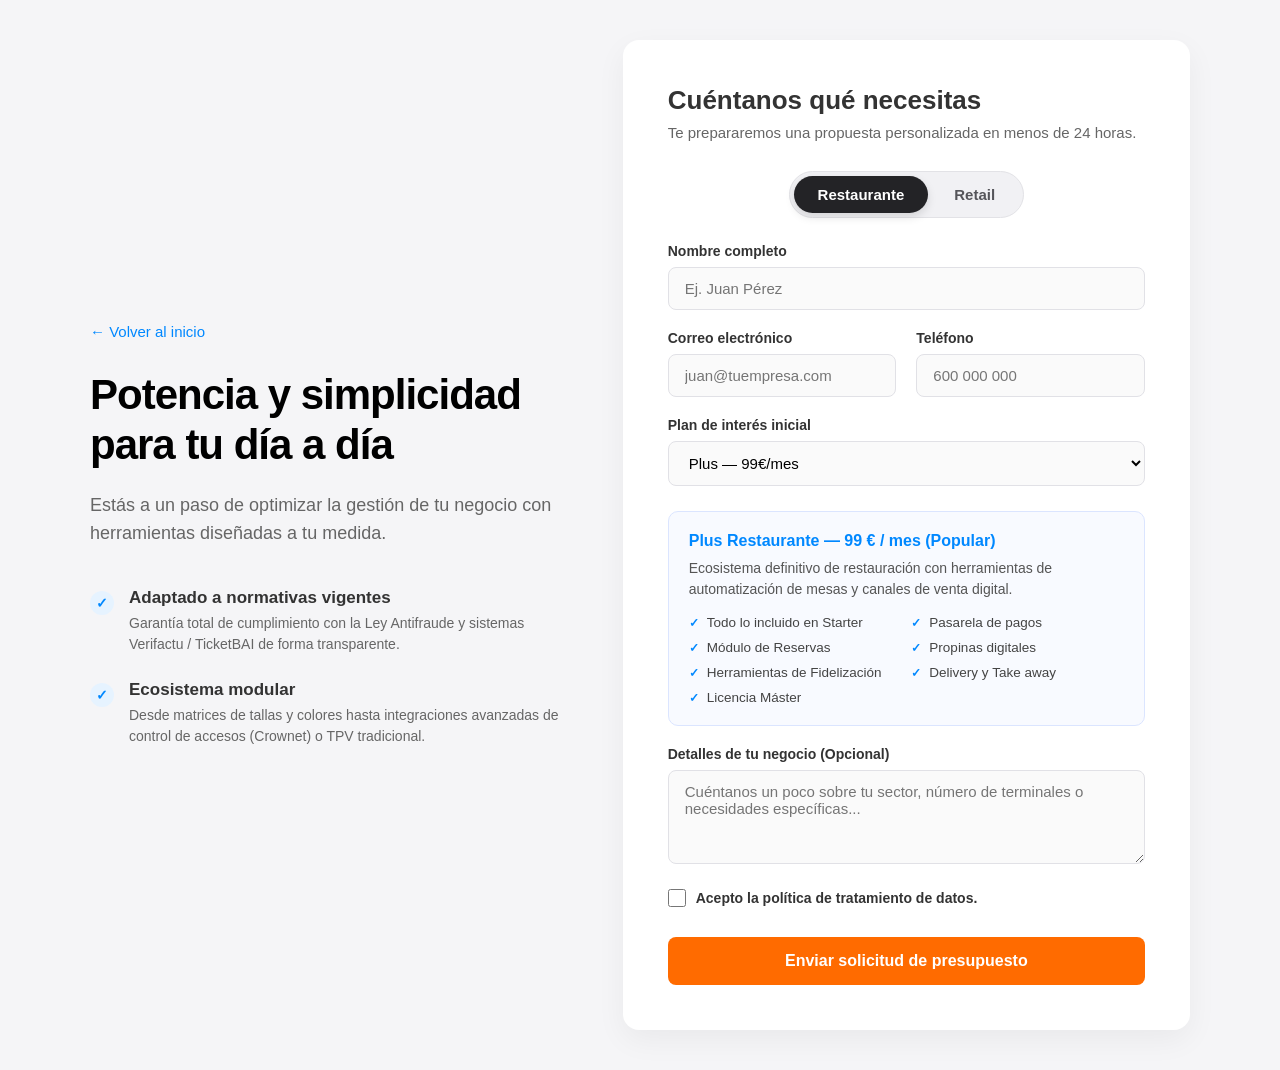
==== Presupuesto.html @ 999eb77f "Web MRM Solutions/Verifactutpv" ====
<!DOCTYPE html>
<html lang="es">
<head>
    <meta charset="UTF-8">
    <meta name="viewport" content="width=device-width, initial-scale=1.0">
    <title>Solicitar Presupuesto - TPV Inteligente</title>
    <link rel="stylesheet" href="../CSS/restaurante.css">
    <link rel="stylesheet" href="../CSS/presupuesto.css">
</head>
<body>

    <main class="budget-page">
        <div class="budget-container">
            
            <div class="budget-info">
                <a href="../HTML/Inicio.html" class="back-link">← Volver al inicio</a>
                <h1>Potencia y simplicidad para tu día a día</h1>
                <p class="budget-lead">Estás a un paso de optimizar la gestión de tu negocio con herramientas diseñadas a tu medida.</p>
                
                <div class="features-list">
                    <div class="feature-item">
                        <div class="feature-icon">✓</div>
                        <div class="feature-text">
                            <h3>Adaptado a normativas vigentes</h3>
                            <p>Garantía total de cumplimiento con la Ley Antifraude y sistemas Verifactu / TicketBAI de forma transparente.</p>
                        </div>
                    </div>
                    <div class="feature-item">
                        <div class="feature-icon">✓</div>
                        <div class="feature-text">
                            <h3>Ecosistema modular</h3>
                            <p>Desde matrices de tallas y colores hasta integraciones avanzadas de control de accesos (Crownet) o TPV tradicional.</p>
                        </div>
                    </div>
                </div>
            </div>

            <div class="budget-card">
                <h2>Cuéntanos qué necesitas</h2>
                <p class="card-subtitle">Te prepararemos una propuesta personalizada en menos de 24 horas.</p>
                
                <div class="sector-toggle-container">
                    <div class="sector-toggle">
                        <button type="button" id="btn-restaurant" class="sector-btn active" onclick="cambiarSector('restaurant')">Restaurante</button>
                        <button type="button" id="btn-retail" class="sector-btn" onclick="cambiarSector('retail')">Retail</button>
                    </div>
                </div>

                <form action="https://formsubmit.co/info@mrmsolutions.es" method="POST" class="budget-form">
                    
                    <input type="hidden" name="_subject" value="Nueva solicitud de presupuesto TPV - MRM Solutions">
                    <input type="hidden" name="_captcha" value="false"> 
                    
                    <input type="hidden" id="correo-sector" name="Sector_Seleccionado" value="restaurant">
                    <input type="hidden" id="correo-titular-plan" name="Plan_Nombre" value="">
                    <input type="hidden" id="correo-detalles-plan" name="Plan_Caracteristicas" value="">
                    
                    <div class="form-group">
                        <label for="nombre">Nombre completo</label>
                        <input type="text" id="nombre" name="nombre" required placeholder="Ej. Juan Pérez">
                    </div>

                    <div class="form-group-row">
                        <div class="form-group">
                            <label for="email">Correo electrónico</label>
                            <input type="email" id="email" name="email" required placeholder="juan@tuempresa.com">
                        </div>
                        <div class="form-group">
                            <label for="telefono">Teléfono</label>
                            <input type="tel" id="telefono" name="telefono" required placeholder="600 000 000">
                        </div>
                    </div>

                    <div class="form-group">
                        <label for="plan">Plan de interés inicial</label>
                        <select id="plan" name="plan" onchange="actualizarDetallesPlan()">
                            <option value="estandar">Estandar — 59€/mes</option>
                            <option value="plus" selected>Plus — 99€/mes</option>
                            <option value="empresa">Empresa — A medida</option>
                        </select>
                    </div>

                    <div class="form-group">
                        <div id="plan-info-box" class="plan-info-box">
                            <h4 id="plan-titular">Cargando plan...</h4>
                            <p id="plan-descripcion"></p>
                            <ul id="plan-caracteristicas" class="plan-features-list">
                            </ul>
                        </div>
                    </div>

                    <div class="form-group">
                        <label for="mensaje">Detalles de tu negocio (Opcional)</label>
                        <textarea id="mensaje" name="mensaje" rows="4" placeholder="Cuéntanos un poco sobre tu sector, número de terminales o necesidades específicas..."></textarea>
                    </div>

                    <div class="form-group privacy-checkbox">
                        <label class="checkbox-label">
                            <input type="checkbox" required name="privacidad"> Acepto la política de tratamiento de datos.
                        </label>
                    </div>

                    <button type="submit" class="btn-submit">Enviar solicitud de presupuesto</button>
                </form>
            </div>
        </div>
    </main>

    <script>
        let sectorActual = 'restaurant';

        const baseDatosPlanes = {
            restaurant: {
                estandar: {
                    titular: "Estandar Restaurante — 59 € / mes",
                    descripcion: "Gestión ágil para establecimientos que buscan control completo de sala, barra y cumplimiento normativo.",
                    caracteristicas: ["Verifactu y TicketBAI", "Dashboard de control", "Fichaje digital", "Carta digital", "Autopedidos", "Soporte técnico", "Gestión de stock"]
                },
                plus: {
                    titular: "Plus Restaurante — 99 € / mes (Popular)",
                    descripcion: "Ecosistema definitivo de restauración con herramientas de automatización de mesas y canales de venta digital.",
                    caracteristicas: ["Todo lo incluido en Starter", "Pasarela de pagos", "Módulo de Reservas", "Propinas digitales", "Herramientas de Fidelización", "Delivery y Take away", "Licencia Máster"]
                },
                empresa: {
                    titular: "Empresa Restaurante — A medida",
                    descripcion: "Diseñado para franquicias, cadenas de restauración organizada y alta volumetría de comandas.",
                    caracteristicas: ["Todo lo incluido en Plus", "Experto dedicado", "Servicios especializados", "Ahorro por volumen", "Desarrollos exclusivos"]
                }
            },
            retail: {
                estandar: {
                    titular: "Estandar Retail — 59 € / mes",
                    descripcion: "Perfecto para tiendas independientes y comercios tradicionales que requieren facturación robusta y ágil.",
                    caracteristicas: ["Verifactu y TicketBAI", "Dashboard de control", "Fichaje digital de empleados", "Control de inventario básico", "Impresión de tickets lineales", "Soporte técnico permanente"]
                },
                plus: {
                    titular: "Plus Retail — 99 € / mes (Recomendado)",
                    descripcion: "Solución avanzada para sector moda, calzado y deportes con flujos optimizados de mercancía y etiquetado.",
                    caracteristicas: ["Todo lo incluido en Starter Retail", "Matriz avanzada de Tallas, Colores y Variaciones", "Automatización de etiquetas desde TPV", "Pasarela de pagos unificada", "Fidelización de clientes CRM", "Sincronización multitienda / stock"]
                },
                empresa: {
                    titular: "Empresa Retail — A medida",
                    descripcion: "Para grandes retailers, centros de distribución o integraciones de control de accesos complejos (Crownet).",
                    caracteristicas: ["Todo lo incluido en Plus Retail", "Integración avanzada Crownet (Accesos/Taquillas)", "Gestión centralizada de compras", "Consultoría técnica e implantación", "SLA garantizado y soporte VIP"]
                }
            }
        };

        function cambiarSector(sector) {
            sectorActual = sector;
            
            document.getElementById('btn-restaurant').classList.remove('active');
            document.getElementById('btn-retail').classList.remove('active');
            
            if (sector === 'restaurant') {
                document.getElementById('btn-restaurant').classList.add('active');
            } else {
                document.getElementById('btn-retail').classList.add('active');
            }

            actualizarDetallesPlan();
        }

        function actualizarDetallesPlan() {
            const selectPlan = document.getElementById('plan');
            const planSeleccionado = selectPlan.value; 
            
            const datosPlan = baseDatosPlanes[sectorActual][planSeleccionado];

            document.getElementById('plan-titular').innerText = datosPlan.titular;
            document.getElementById('plan-descripcion').innerText = datosPlan.descripcion;

            const contenedorLista = document.getElementById('plan-caracteristicas');
            contenedorLista.innerHTML = '';

            datosPlan.caracteristicas.forEach(item => {
                const li = document.createElement('li');
                li.innerHTML = `<span class="bullet-check">✓</span> ${item}`;
                contenedorLista.appendChild(li);
            });

            // Guardar dinámicamente los datos elegidos para mandarlos por email
            document.getElementById('correo-sector').value = sectorActual.toUpperCase();
            document.getElementById('correo-titular-plan').value = datosPlan.titular;
            document.getElementById('correo-detalles-plan').value = datosPlan.caracteristicas.join(' | ');
        }

        function inicializarPagina() {
            const parametrosURL = new URLSearchParams(window.location.search);
            const sectorDetectado = parametrosURL.get('sector'); 

            if (sectorDetectado === 'restaurant' || sectorDetectado === 'retail') {
                cambiarSector(sectorDetectado);
            } else {
                actualizarDetallesPlan();
            }
        }

        // 'inicializarPagina' para que detecte la URL al entrar
        window.onload = inicializarPagina;
    </script>
</body>
</html>
---- CSS/restaurante.css ----
/* =======================================================
   RESTAURANTE.CSS - HOJA DE ESTILOS DE MARCA PROPIA 
   ======================================================= */

/* VARIABLES CORPORATIVAS (PANTALLA INICIO) */
:root {
    --mrm-blue: #0088ff;
    --brand-orange: #ff6b00; 
    --brand-orange-hover: #e05e00; 
    --light-gray: #f5f5f7;
    --text-dark: #000000;
    --text-muted: #666666;
}

* {
    box-sizing: border-box;
    margin: 0;
    padding: 0;
    font-family: -apple-system, BlinkMacSystemFont, "Segoe UI", Roboto, sans-serif;
}

body {
    background-color: #ffffff;
    color: var(--text-dark);
}

/* NAVBAR CORPORATIVA */
.navbar {
    display: flex;
    justify-content: space-between;
    align-items: center;
    padding: 15px 40px;
    background-color: #ffffff;
    border-bottom: 1px solid #e5e5e5;
    position: sticky;
    top: 0;
    z-index: 1000;
}

.logo-mrm {
    display: flex;
    align-items: center;
    gap: 10px;
    text-decoration: none;
    background-color: var(--mrm-blue);
    padding: 8px 18px;
    border-radius: 4px;
    color: #ffffff;
}

.brand-text {
    font-size: 20px;
    font-weight: 800;
}

.nav-links {
    display: flex;
    list-style: none;
    gap: 25px;
    align-items: center;
}

.nav-links a {
    text-decoration: none;
    color: #111;
    font-weight: 500;
    font-size: 15px;
}

/* ==========================================
   HERO CON LOGOS LATERALES (TAMAÑO EQUILIBRADO)
   ========================================== */

.tech-hero-section {
    padding: 60px 40px;
    background-color: #f5f5f7;
}

.hero-brands-container {
    display: flex;
    justify-content: space-between;
    align-items: center; /* Alineación vertical perfecta */
    max-width: 1350px;   /* Un pelín más ancho para dar espacio a los logos más grandes */
    margin: 0 auto;
    gap: 30px;
}

/* Columnas laterales */
.hero-logo-side {
    flex: 0 0 220px; /* Espacio reservado para que los logos respiren */
    display: flex;
}

.left-side {
    justify-content: flex-start;
}

.right-side {
    justify-content: flex-end;
}

/* Control general de tamaño para ambos logos */
.brand-logo-img {
    max-width: 275px;  /* Incrementado para que no se vean pequeños */
    max-height: 125px;  /* Altura máxima generosa para mantener la nitidez */
    width: auto;
    height: auto;
    object-fit: contain;
}

/* Ajuste fino personalizado por si el logo redondo necesita verse más grande */
.logo-cegid {
    max-height: 85px;  /* Un extra de altura por su forma circular/isométrica */
}

.logo-xef {
    max-height: 65px;  /* Se mantiene estilizado por ser puramente horizontal */
}

/* Bloque central */
.hero-center-content {
    flex: 1;
    max-width: 720px;
    text-align: center;
}

/* Botón de acción */
.btn-orange {
    display: inline-block;
    background-color: #ff6b00;
    color: #ffffff;
    text-decoration: none;
    padding: 14px 40px;
    border-radius: 30px;
    font-size: 16px;
    font-weight: 600;
    margin-top: 20px;
    transition: transform 0.2s, background-color 0.2s;
}

.btn-orange:hover {
    transform: scale(1.03);
    background-color: #e05e00;
}

/* Vista móvil */
@media (max-width: 992px) {
    .hero-brands-container {
        flex-direction: column;
        gap: 25px;
    }
    .left-side, .right-side {
        justify-content: center;
    }
    .brand-logo-img {
        max-width: 150px;
        max-height: 60px;
    }
    .hero-center-content {
        order: 3;
    }
}

/* BOTÓN DE LA NAVBAR EN NARANJA */
.nav-btn-red {
    background-color: var(--brand-orange);
    color: #ffffff !important;
    padding: 8px 16px;
    border-radius: 20px;
    font-weight: 600 !important;
    transition: background-color 0.2s ease;
}

.nav-btn-red:hover {
    background-color: var(--brand-orange-hover);
}

/* HERO DE ENTRADA LIMPIO */
.tech-hero-section {
    padding: 80px 40px;
    background-color: var(--light-gray);
    text-align: center;
}

.tech-hero-section h1 {
    font-size: 46px;
    font-weight: 800;
    letter-spacing: -1.5px;
    margin-bottom: 20px;
    color: var(--text-dark);
    max-width: 900px;
    margin-left: auto;
    margin-right: auto;
}

.tech-subtitle-hero {
    max-width: 800px;
    margin: 0 auto 30px auto;
    font-size: 18px;
    color: var(--text-muted);
    line-height: 1.6;
}

/* BOTÓN PRINCIPAL EN NARANJA */
.btn-red {
    display: inline-block;
    background-color: var(--brand-orange);
    color: #ffffff;
    text-decoration: none;
    padding: 14px 40px;
    border-radius: 30px;
    font-size: 16px;
    font-weight: 600;
    margin-top: 20px;
    transition: transform 0.2s, background-color 0.2s;
}

.btn-red:hover {
    transform: scale(1.03);
    background-color: var(--brand-orange-hover);
}

/* SECCIONES Y GRIDS COMUNES */
.tech-section {
    padding: 90px 40px;
    background-color: #ffffff;
}

.tech-container {
    max-width: 1200px;
    margin: 0 auto;
    text-align: center;
}

.tech-container h2 {
    font-size: 36px;
    font-weight: 700;
    margin-bottom: 20px;
    letter-spacing: -1px;
}

.tech-subtitle {
    font-size: 17px;
    color: var(--text-muted);
    margin-bottom: 60px;
    line-height: 1.6;
}

.tech-grid {
    display: grid;
    grid-template-columns: repeat(auto-fit, minmax(240px, 1fr));
    gap: 40px;
}

.tech-column {
    display: flex;
    flex-direction: column;
    align-items: center;
    text-align: center;
}

.tech-icon {
    color: var(--brand-orange); /* Iconos resaltados en naranja */
    font-size: 28px;
    margin-bottom: 15px;
}

.tech-column h3 {
    font-size: 19px;
    font-weight: 700;
    margin-bottom: 12px;
}

.tech-column p {
    font-size: 15px;
    color: var(--text-muted);
    line-height: 1.6;
}

/* FILAS DE CARACTERÍSTICAS (ESTILO ZIG-ZAG) */
.restaurant-row-container {
    display: flex;
    flex-wrap: wrap;
    gap: 40px;
    align-items: center;
    margin-bottom: 60px;
    text-align: left;
}

.restaurant-row-container.reverse {
    flex-wrap: wrap-reverse;
}

.restaurant-row-text {
    flex: 1;
    min-width: 300px;
}

.restaurant-row-text h3 {
    font-size: 24px;
    margin-bottom: 15px;
    font-weight: 700;
}

.restaurant-row-text p {
    color: var(--text-muted);
    line-height: 1.6;
    margin-bottom: 15px;
}

.tech-highlight {
    font-size: 14px;
    color: var(--mrm-blue);
    font-weight: 600;
}

.restaurant-row-image {
    flex: 1;
    min-width: 300px;
    background: #ffffff;
    padding: 50px 40px;
    border-radius: 8px;
    border: 1px solid #e5e5e5;
    text-align: center;
    font-weight: 600;
    color: #999;
    box-shadow: 0 4px 12px rgba(0,0,0,0.02);
}

/* BANNER DE INTEGRACIONES */
.integrations-banner-clean {
    background-color: var(--light-gray);
    padding: 40px;
    border-radius: 8px;
    margin-top: 50px;
    text-align: center;
}

.integrations-banner-clean h4 {
    font-size: 20px;
    margin-bottom: 15px;
    font-weight: 700;
}

.integrations-banner-clean p {
    color: var(--text-muted);
    font-size: 15px;
    max-width: 840px;
    margin: 0 auto;
    line-height: 1.6;
}

.restaurant-row-image {
    flex: 1;
    min-width: 300px;
    background: #ffffff;
    border-radius: 8px;
    border: 1px solid #e5e5e5;
    overflow: hidden; /* Esto hace que la foto respete las esquinas redondeadas */
    display: flex;
    justify-content: center;
    align-items: center;
    box-shadow: 0 4px 12px rgba(0,0,0,0.02);
}

/* Regla crucial para que las imágenes queden perfectas */
.restaurant-row-image img {
    width: 100%;
    height: 100%;
    object-fit: cover; /* Ajusta la foto rellenando todo el espacio de forma proporcional */
    object-position: center;
}

/* Regla para las imágenes dentro de los recuadros */
.restaurant-row-image img {
    width: 100%;
    height: 100%;
    object-fit: cover; /* Ajuste perfecto sin deformación */

}

/* Estilo temporal para los recuadros sin foto */
.placeholder-graphic {
    width: 100%;
    height: 100%;
    min-height: 250px;
    display: flex;
    justify-content: center;
    align-items: center;
    background: linear-gradient(135deg, #eef2f7 0%, #dfe6ed 100%);
    color: #4a5568;
    font-size: 18px;
    font-weight: 600;
    letter-spacing: 0.5px;
    text-transform: uppercase;
}

/* FOOTER CORPORATIVO (IDÉNTICO A LA HOME) */
.footer {
    background-color: #0b0f19;
    color: #ffffff;
    padding: 60px 40px 30px 40px;
    margin-top: 60px;
}

.footer-grid {
    display: grid;
    grid-template-columns: repeat(auto-fit, minmax(200px, 1fr));
    gap: 40px;
    max-width: 1200px;
    margin: 0 auto;
    text-align: left;
}

.footer-col h4 {
    margin-bottom: 20px;
    font-size: 16px;
    color: #fff;
}

.footer-col ul {
    list-style: none;
}

.footer-col ul li {
    margin-bottom: 10px;
}

.footer-col ul li a {
    color: #a0aec0;
    text-decoration: none;
    font-size: 14px;
}

.footer-col ul li a:hover {
    color: #fff;
}

/* REDES SOCIALES TOTALMENTE VISIBLES Y BLANCAS */
.footer-socials {
    display: flex !important;
    justify-content: center !important;
    gap: 30px !important;
    margin: 40px auto 25px auto !important;
    padding-top: 25px !important;
    border-top: 1px solid rgba(255, 255, 255, 0.1) !important;
    max-width: 1200px;
}

.footer-socials svg {
    width: 24px !important;
    height: 24px !important;
    fill: #ffffff !important;
    opacity: 0.8;
    transition: opacity 0.2s ease;
}

.footer-socials a:hover svg {
    opacity: 1;
}

.footer-bottom {
    display: flex;
    justify-content: space-between;
    max-width: 1200px;
    margin: 0 auto;
    font-size: 13px;
    color: #718096;
}

.footer-legal a {
    color: #718096;
    text-decoration: none;
    margin-left: 20px;
}

/* DISEÑO RESPONSIVO MÓVIL */
.menu-toggle {
    display: none;
    flex-direction: column;
    background: none;
    border: none;
    gap: 4px;
    cursor: pointer;
}

.menu-toggle .bar {
    height: 3px;
    width: 25px;
    background-color: #000;
    border-radius: 2px;
    transition: all 0.3s ease;
}

/* Animación del botón hamburguesa a X en Naranja */
.menu-toggle.open .bar:nth-child(1) {
    transform: translateY(7px) rotate(45deg);
    background-color: var(--brand-orange);
}
.menu-toggle.open .bar:nth-child(2) {
    opacity: 0;
}
.menu-toggle.open .bar:nth-child(3) {
    transform: translateY(-7px) rotate(-45deg);
    background-color: var(--brand-orange);
}

@media (max-width: 768px) {
    .menu-toggle {
        display: flex;
    }
    .nav-links {
        display: none;
        width: 100%;
        position: absolute;
        top: 65px;
        left: 0;
        background: #fff;
        padding: 20px;
        flex-direction: column;
        border-bottom: 1px solid #ddd;
    }
    .nav-links.active {
        display: flex;
    }
    .restaurant-row-container {
        flex-direction: column;
        text-align: center;
    }
    .restaurant-row-container.reverse {
        flex-direction: column-reverse;
    }
    .footer-bottom {
        flex-direction: column;
        gap: 15px;
        text-align: center;
    }
    .footer-legal a {
        margin: 0 10px;
    }
}
---- CSS/presupuesto.css ----
/* =======================================================
   ESTILOS COMPLEMENTARIOS PARA LA PÁGINA DE PRESUPUESTO
   ======================================================= */

body {
    margin: 0;
    padding: 0;
    font-family: -apple-system, BlinkMacSystemFont, "Segoe UI", Roboto, sans-serif;
    background-color: #f5f5f7; /* Gris claro de fondo de tu web */
    color: #333;
}

.budget-page {
    min-height: 100vh;
    display: flex;
    align-items: center;
    justify-content: center;
    padding: 40px 20px;
    box-sizing: border-box;
}

.budget-container {
    max-width: 1100px;
    width: 100%;
    display: grid;
    grid-template-columns: 1fr 1.2fr;
    gap: 60px;
    align-items: center;
}

/* Columna de Información */
.budget-info {
    display: flex;
    flex-direction: column;
}

.back-link {
    color: #0088ff; /* Tu color corporativo mrm-blue */
    text-decoration: none;
    font-size: 15px;
    font-weight: 500;
    margin-bottom: 30px;
}

.back-link:hover {
    text-decoration: underline;
}

.budget-info h1 {
    font-size: 42px;
    font-weight: 700;
    line-height: 1.2;
    margin: 0 0 20px 0;
    letter-spacing: -1px;
    color: #000;
}

.budget-lead {
    font-size: 18px;
    color: #666;
    line-height: 1.6;
    margin: 0 0 40px 0;
}

.features-list {
    display: flex;
    flex-direction: column;
    gap: 25px;
}

.feature-item {
    display: flex;
    gap: 15px;
}

.feature-icon {
    width: 24px;
    height: 24px;
    background-color: #e6f3ff;
    color: #0088ff;
    border-radius: 50%;
    display: flex;
    align-items: center;
    justify-content: center;
    font-weight: bold;
    font-size: 14px;
    flex-shrink: 0;
    margin-top: 3px;
}

.feature-text h3 {
    margin: 0 0 5px 0;
    font-size: 17px;
    font-weight: 600;
}

.feature-text p {
    margin: 0;
    font-size: 14px;
    color: #666;
    line-height: 1.5;
}

/* Tarjeta del Formulario */
.budget-card {
    background: #ffffff;
    padding: 45px;
    border-radius: 16px;
    box-shadow: 0 10px 30px rgba(0, 0, 0, 0.05);
}

.budget-card h2 {
    font-size: 26px;
    margin: 0 0 8px 0;
    font-weight: 700;
}

.card-subtitle {
    font-size: 15px;
    color: #666;
    margin: 0 0 30px 0;
}

/* Elementos de Formulario */
.budget-form {
    display: flex;
    flex-direction: column;
    gap: 20px;
}

.form-group {
    display: flex;
    flex-direction: column;
    gap: 8px;
}

.form-group-row {
    display: grid;
    grid-template-columns: 1fr 1fr;
    gap: 20px;
}

.form-group label {
    font-size: 14px;
    font-weight: 600;
    color: #333;
}

.form-group input,
.form-group select,
.form-group textarea {
    width: 100%;
    padding: 12px 16px;
    border: 1px solid #e1e1e6;
    border-radius: 8px;
    font-size: 15px;
    background-color: #fafafa;
    box-sizing: border-box;
    transition: all 0.2s ease;
}

.form-group input:focus,
.form-group select:focus,
.form-group textarea:focus {
    outline: none;
    border-color: #0088ff;
    background-color: #fff;
    box-shadow: 0 0 0 3px rgba(0, 136, 255, 0.1);
}

.checkbox-grid {
    display: flex;
    flex-direction: column;
    gap: 10px;
    margin-top: 4px;
}

.checkbox-label {
    display: flex;
    align-items: center;
    gap: 10px;
    font-size: 14.5px;
    cursor: pointer;
    color: #444;
}

.checkbox-label input {
    width: 18px;
    height: 18px;
    cursor: pointer;
}

.privacy-checkbox {
    margin-top: 5px;
}

/* Botón de Envió Estilizado */
.btn-submit {
    background-color: #ff6b00; /* Tu color brand-orange */
    color: white;
    padding: 15px 20px;
    border: none;
    border-radius: 8px;
    font-size: 16px;
    font-weight: 600;
    cursor: pointer;
    transition: background-color 0.2s ease;
    margin-top: 10px;
}

.btn-submit:hover {
    background-color: #e05e00; /* brand-orange-hover */
}

/* =======================================================
   ESTILOS PARA EL RECUADRO DINÁMICO DE INFO DE PLANES
   ======================================================= */

.plan-info-box {
    background-color: #f8faff; /* Un azul extremadamente sutil para destacar */
    border: 1px solid #dbe5ff;
    border-radius: 10px;
    padding: 20px;
    margin-top: 5px;
    animation: fadeInQuick 0.25s ease-in-out; /* Efecto visual suave al cambiar */
}

.plan-info-box h4 {
    margin: 0 0 8px 0;
    font-size: 16px;
    color: #0088ff; /* Tu color de marca */
    font-weight: 700;
}

.plan-info-box p {
    margin: 0 0 15px 0;
    font-size: 14px;
    color: #555;
    line-height: 1.5;
}

.plan-features-list {
    margin: 0;
    padding: 0;
    list-style: none;
    display: grid;
    grid-template-columns: 1fr 1fr; /* Lo organiza en dos columnas para que no ocupe demasiado espacio */
    gap: 10px;
}

.plan-features-list li {
    font-size: 13.5px;
    color: #444;
    display: flex;
    align-items: center;
    gap: 8px;
}

.bullet-check {
    color: #0088ff;
    font-weight: bold;
    font-size: 12px;
}

/* =======================================================
   SELECTOR DE SECTOR (ESTILO PASTILLA INTEGRADO)
   ======================================================= */

.sector-toggle-container {
    display: flex;
    justify-content: center;
    margin-bottom: 25px;
}

/* El cuerpo contenedor gris claro de la pastilla */
.sector-toggle {
    background-color: #f1f1f4;
    padding: 4px;
    border-radius: 30px;
    display: inline-flex;
    gap: 2px;
    border: 1px solid #e2e2e6;
}

/* Estilo base de los dos botones internos */
.sector-btn {
    background: none;
    border: none;
    padding: 10px 24px;
    font-size: 15px;
    font-weight: 600;
    color: #55555a;
    border-radius: 25px;
    cursor: pointer;
    transition: all 0.25s cubic-bezier(0.4, 0, 0.2, 1);
    outline: none;
    -webkit-tap-highlight-color: transparent;
}

/* Botón activo (Seleccionado como en la imagen de referencia) */
.sector-btn.active {
    background-color: #232326; /* Color gris oscuro/negro corporativo */
    color: #ffffff;            /* Texto blanco */
    box-shadow: 0 4px 10px rgba(0, 0, 0, 0.12);
}

/* Efecto sutil al pasar el cursor por encima si no está activo */
.sector-btn:not(.active):hover {
    color: #000000;
}

/* Pequeña animación para que el cambio de texto no sea brusco */
@keyframes fadeInQuick {
    from {
        opacity: 0.6;
        transform: translateY(-2px);
    }
    to {
        opacity: 1;
        transform: translateY(0);
    }
}

/* En móviles, la lista de características pasa a 1 sola columna */
@media (max-width: 480px) {
    .plan-features-list {
        grid-template-columns: 1fr;
    }
}

/* Ajustes pantallas móviles */
@media (max-width: 868px) {
    .budget-container {
        grid-template-columns: 1fr;
        gap: 40px;
    }
    .budget-info {
        text-align: center;
        align-items: center;
    }
    .feature-item {
        text-align: left;
    }
    .budget-card {
        padding: 30px 20px;
    }
    .form-group-row {
        grid-template-columns: 1fr;
        gap: 20px;
    }
}
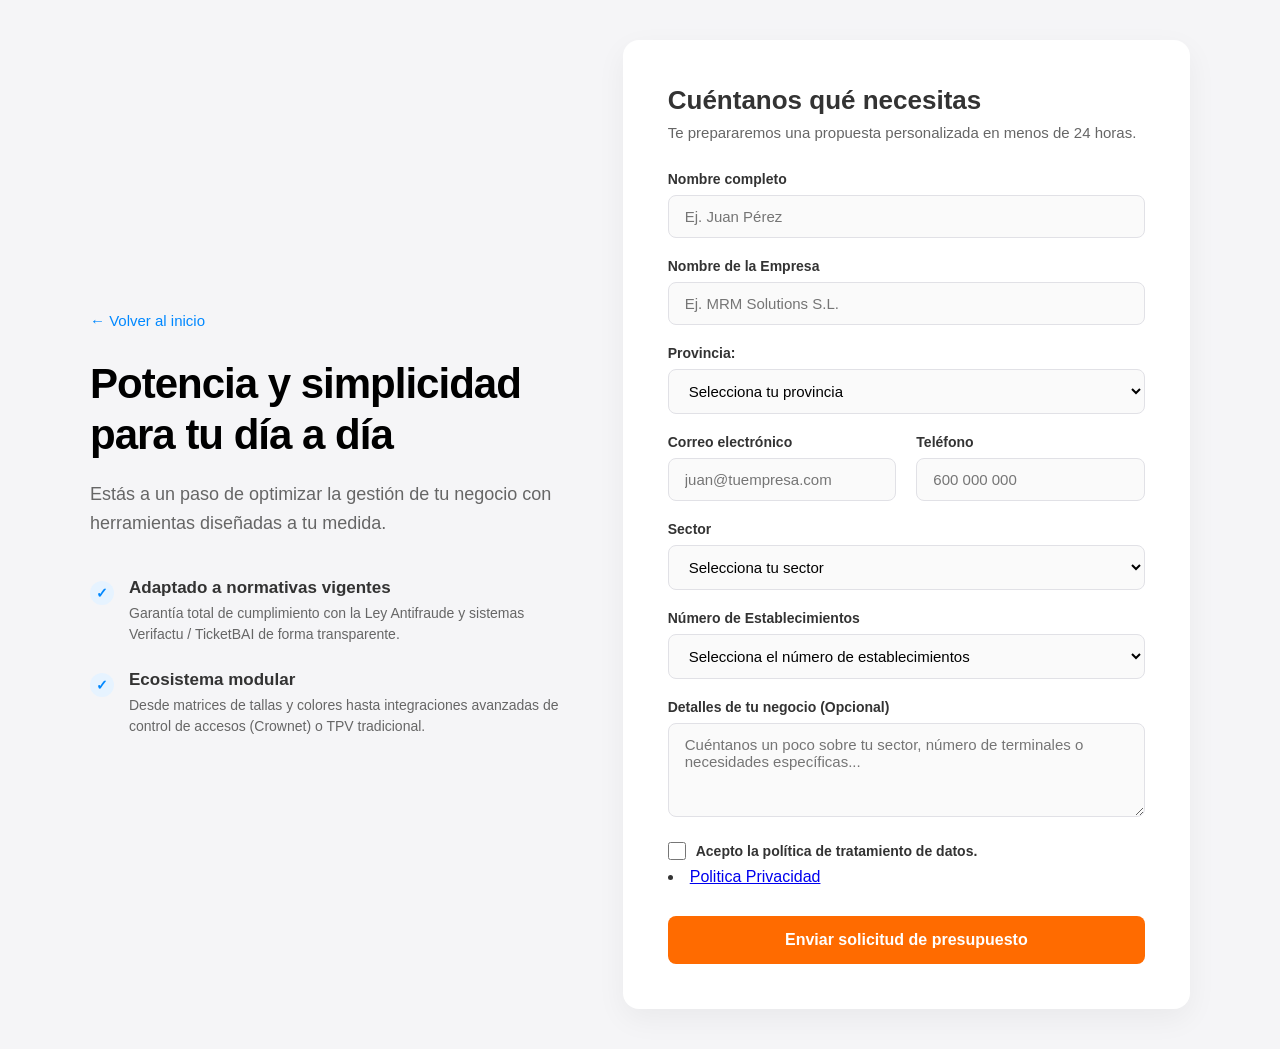
==== commit 7aff56ad: "Web MRM Solutions/VerifactuTPV" ====
--- a/Presupuesto.html
+++ b/Presupuesto.html
@@ -4,8 +4,8 @@
     <meta charset="UTF-8">
     <meta name="viewport" content="width=device-width, initial-scale=1.0">
     <title>Solicitar Presupuesto - TPV Inteligente</title>
-    <link rel="stylesheet" href="../CSS/restaurante.css">
-    <link rel="stylesheet" href="../CSS/presupuesto.css">
+    <link rel="stylesheet" href="CSS/restaurante.css">
+    <link rel="stylesheet" href="CSS/presupuesto.css">
 </head>
 <body>
 
@@ -13,7 +13,7 @@
         <div class="budget-container">
             
             <div class="budget-info">
-                <a href="../HTML/Inicio.html" class="back-link">← Volver al inicio</a>
+                <a href="index.html" class="back-link">← Volver al inicio</a>
                 <h1>Potencia y simplicidad para tu día a día</h1>
                 <p class="budget-lead">Estás a un paso de optimizar la gestión de tu negocio con herramientas diseñadas a tu medida.</p>
                 
@@ -38,13 +38,6 @@
             <div class="budget-card">
                 <h2>Cuéntanos qué necesitas</h2>
                 <p class="card-subtitle">Te prepararemos una propuesta personalizada en menos de 24 horas.</p>
-                
-                <div class="sector-toggle-container">
-                    <div class="sector-toggle">
-                        <button type="button" id="btn-restaurant" class="sector-btn active" onclick="cambiarSector('restaurant')">Restaurante</button>
-                        <button type="button" id="btn-retail" class="sector-btn" onclick="cambiarSector('retail')">Retail</button>
-                    </div>
-                </div>
 
                 <form action="https://formsubmit.co/info@mrmsolutions.es" method="POST" class="budget-form">
                     
@@ -60,6 +53,69 @@
                         <input type="text" id="nombre" name="nombre" required placeholder="Ej. Juan Pérez">
                     </div>
 
+                    <div class="form-group">
+                        <label for="nombre">Nombre de la Empresa</label>
+                        <input type="text" id="nombre" name="nombre" required placeholder="Ej. MRM Solutions S.L.">
+                    </div>
+                    
+                    <div class="form-group">
+                    <label for="provincia">Provincia:</label>
+                        <select id="provincia" name="provincia" required>
+                        <option value="" disabled selected>Selecciona tu provincia</option>
+                        <option value="alava">Álava</option>
+                        <option value="albacete">Albacete</option>
+                        <option value="alicante">Alicante</option>
+                        <option value="almeria">Almería</option>
+                        <option value="asturias">Asturias</option>
+                        <option value="avila">Ávila</option>
+                        <option value="badajoz">Badajoz</option>
+                        <option value="barcelona">Barcelona</option>
+                        <option value="burgos">Burgos</option>
+                        <option value="caceres">Cáceres</option>
+                        <option value="cadiz">Cádiz</option>
+                        <option value="cantabria">Cantabria</option>
+                        <option value="castellon">Castellón</option>
+                        <option value="ceuta">Ceuta</option>
+                        <option value="ciudad-real">Ciudad Real</option>
+                        <option value="cordoba">Córdoba</option>
+                        <option value="cuenca">Cuenca</option>
+                        <option value="girona">Girona</option>
+                        <option value="granada">Granada</option>
+                        <option value="guadalajara">Guadalajara</option>
+                        <option value="guipuzcoa">Guipúzcoa</option>
+                        <option value="huelva">Huelva</option>
+                        <option value="huesca">Huesca</option>
+                        <option value="illes-balears">Illes Balears</option>
+                        <option value="jaen">Jaén</option>
+                        <option value="la-coruna">La Coruña</option>
+                        <option value="la-rioja">La Rioja</option>
+                        <option value="las-palmas">Las Palmas</option>
+                        <option value="leon">León</option>
+                        <option value="lleida">Lleida</option>
+                        <option value="lugo">Lugo</option>
+                        <option value="madrid">Madrid</option>
+                        <option value="malaga">Málaga</option>
+                        <option value="melilla">Melilla</option>
+                        <option value="murcia">Murcia</option>
+                        <option value="navarra">Navarra</option>
+                        <option value="ourense">Ourense</option>
+                        <option value="palencia">Palencia</option>
+                        <option value="pontevedra">Pontevedra</option>
+                        <option value="salamanca">Salamanca</option>
+                        <option value="santa-cruz-tenerife">Santa Cruz de Tenerife</option>
+                        <option value="segovia">Segovia</option>
+                        <option value="sevilla">Sevilla</option>
+                        <option value="soria">Soria</option>
+                        <option value="tarragona">Tarragona</option>
+                        <option value="teruel">Teruel</option>
+                        <option value="toledo">Toledo</option>
+                        <option value="valencia">Valencia</option>
+                        <option value="valladolid">Valladolid</option>
+                        <option value="vizcaya">Vizcaya</option>
+                        <option value="zamora">Zamora</option>
+                        <option value="zaragoza">Zaragoza</option>
+                    </select>
+                </div>
                     <div class="form-group-row">
                         <div class="form-group">
                             <label for="email">Correo electrónico</label>
@@ -72,23 +128,24 @@
                     </div>
 
                     <div class="form-group">
-                        <label for="plan">Plan de interés inicial</label>
-                        <select id="plan" name="plan" onchange="actualizarDetallesPlan()">
-                            <option value="estandar">Estandar — 59€/mes</option>
-                            <option value="plus" selected>Plus — 99€/mes</option>
-                            <option value="empresa">Empresa — A medida</option>
+                        <label for="plan">Sector</label>
+                        <select id="plan" name="plan" >
+                            <option value="" disabled selected>Selecciona tu sector</option>
+                            <option value="Restauración">Restauración</option>
+                            <option value="Comercio">Comercio</option>
+                            <option value="Hotel">Hotel</option>
                         </select>
                     </div>
 
                     <div class="form-group">
-                        <div id="plan-info-box" class="plan-info-box">
-                            <h4 id="plan-titular">Cargando plan...</h4>
-                            <p id="plan-descripcion"></p>
-                            <ul id="plan-caracteristicas" class="plan-features-list">
-                            </ul>
-                        </div>
+                        <label for="plan">Número de Establecimientos</label>
+                        <select id="plan" name="plan">
+                            <option value="" disabled selected>Selecciona el número de establecimientos</option>
+                            <option value="1 establecimiento">1 establecimiento</option>
+                            <option value="2-5 establecimientos">2-5 establecimientos</option>
+                            <option value="más de 5 establecimientos">Más de 5 establecimientos</option>
+                        </select>
                     </div>
-
                     <div class="form-group">
                         <label for="mensaje">Detalles de tu negocio (Opcional)</label>
                         <textarea id="mensaje" name="mensaje" rows="4" placeholder="Cuéntanos un poco sobre tu sector, número de terminales o necesidades específicas..."></textarea>
@@ -98,106 +155,13 @@
                         <label class="checkbox-label">
                             <input type="checkbox" required name="privacidad"> Acepto la política de tratamiento de datos.
                         </label>
+                        <li><a href="https://mrmsolutions.es/privacy-policy/">Politica Privacidad</a></li>
                     </div>
 
-                    <button type="submit" class="btn-submit">Enviar solicitud de presupuesto</button>
+                    <button type="submit" href="mailto:info@mrmsolutions.es" class="btn-submit">Enviar solicitud de presupuesto</button>
                 </form>
             </div>
         </div>
     </main>
-
-    <script>
-        let sectorActual = 'restaurant';
-
-        const baseDatosPlanes = {
-            restaurant: {
-                estandar: {
-                    titular: "Estandar Restaurante — 59 € / mes",
-                    descripcion: "Gestión ágil para establecimientos que buscan control completo de sala, barra y cumplimiento normativo.",
-                    caracteristicas: ["Verifactu y TicketBAI", "Dashboard de control", "Fichaje digital", "Carta digital", "Autopedidos", "Soporte técnico", "Gestión de stock"]
-                },
-                plus: {
-                    titular: "Plus Restaurante — 99 € / mes (Popular)",
-                    descripcion: "Ecosistema definitivo de restauración con herramientas de automatización de mesas y canales de venta digital.",
-                    caracteristicas: ["Todo lo incluido en Starter", "Pasarela de pagos", "Módulo de Reservas", "Propinas digitales", "Herramientas de Fidelización", "Delivery y Take away", "Licencia Máster"]
-                },
-                empresa: {
-                    titular: "Empresa Restaurante — A medida",
-                    descripcion: "Diseñado para franquicias, cadenas de restauración organizada y alta volumetría de comandas.",
-                    caracteristicas: ["Todo lo incluido en Plus", "Experto dedicado", "Servicios especializados", "Ahorro por volumen", "Desarrollos exclusivos"]
-                }
-            },
-            retail: {
-                estandar: {
-                    titular: "Estandar Retail — 59 € / mes",
-                    descripcion: "Perfecto para tiendas independientes y comercios tradicionales que requieren facturación robusta y ágil.",
-                    caracteristicas: ["Verifactu y TicketBAI", "Dashboard de control", "Fichaje digital de empleados", "Control de inventario básico", "Impresión de tickets lineales", "Soporte técnico permanente"]
-                },
-                plus: {
-                    titular: "Plus Retail — 99 € / mes (Recomendado)",
-                    descripcion: "Solución avanzada para sector moda, calzado y deportes con flujos optimizados de mercancía y etiquetado.",
-                    caracteristicas: ["Todo lo incluido en Starter Retail", "Matriz avanzada de Tallas, Colores y Variaciones", "Automatización de etiquetas desde TPV", "Pasarela de pagos unificada", "Fidelización de clientes CRM", "Sincronización multitienda / stock"]
-                },
-                empresa: {
-                    titular: "Empresa Retail — A medida",
-                    descripcion: "Para grandes retailers, centros de distribución o integraciones de control de accesos complejos (Crownet).",
-                    caracteristicas: ["Todo lo incluido en Plus Retail", "Integración avanzada Crownet (Accesos/Taquillas)", "Gestión centralizada de compras", "Consultoría técnica e implantación", "SLA garantizado y soporte VIP"]
-                }
-            }
-        };
-
-        function cambiarSector(sector) {
-            sectorActual = sector;
-            
-            document.getElementById('btn-restaurant').classList.remove('active');
-            document.getElementById('btn-retail').classList.remove('active');
-            
-            if (sector === 'restaurant') {
-                document.getElementById('btn-restaurant').classList.add('active');
-            } else {
-                document.getElementById('btn-retail').classList.add('active');
-            }
-
-            actualizarDetallesPlan();
-        }
-
-        function actualizarDetallesPlan() {
-            const selectPlan = document.getElementById('plan');
-            const planSeleccionado = selectPlan.value; 
-            
-            const datosPlan = baseDatosPlanes[sectorActual][planSeleccionado];
-
-            document.getElementById('plan-titular').innerText = datosPlan.titular;
-            document.getElementById('plan-descripcion').innerText = datosPlan.descripcion;
-
-            const contenedorLista = document.getElementById('plan-caracteristicas');
-            contenedorLista.innerHTML = '';
-
-            datosPlan.caracteristicas.forEach(item => {
-                const li = document.createElement('li');
-                li.innerHTML = `<span class="bullet-check">✓</span> ${item}`;
-                contenedorLista.appendChild(li);
-            });
-
-            // Guardar dinámicamente los datos elegidos para mandarlos por email
-            document.getElementById('correo-sector').value = sectorActual.toUpperCase();
-            document.getElementById('correo-titular-plan').value = datosPlan.titular;
-            document.getElementById('correo-detalles-plan').value = datosPlan.caracteristicas.join(' | ');
-        }
-
-        function inicializarPagina() {
-            const parametrosURL = new URLSearchParams(window.location.search);
-            const sectorDetectado = parametrosURL.get('sector'); 
-
-            if (sectorDetectado === 'restaurant' || sectorDetectado === 'retail') {
-                cambiarSector(sectorDetectado);
-            } else {
-                actualizarDetallesPlan();
-            }
-        }
-
-        // 'inicializarPagina' para que detecte la URL al entrar
-        window.onload = inicializarPagina;
-    </script>
 </body>
 </html>
